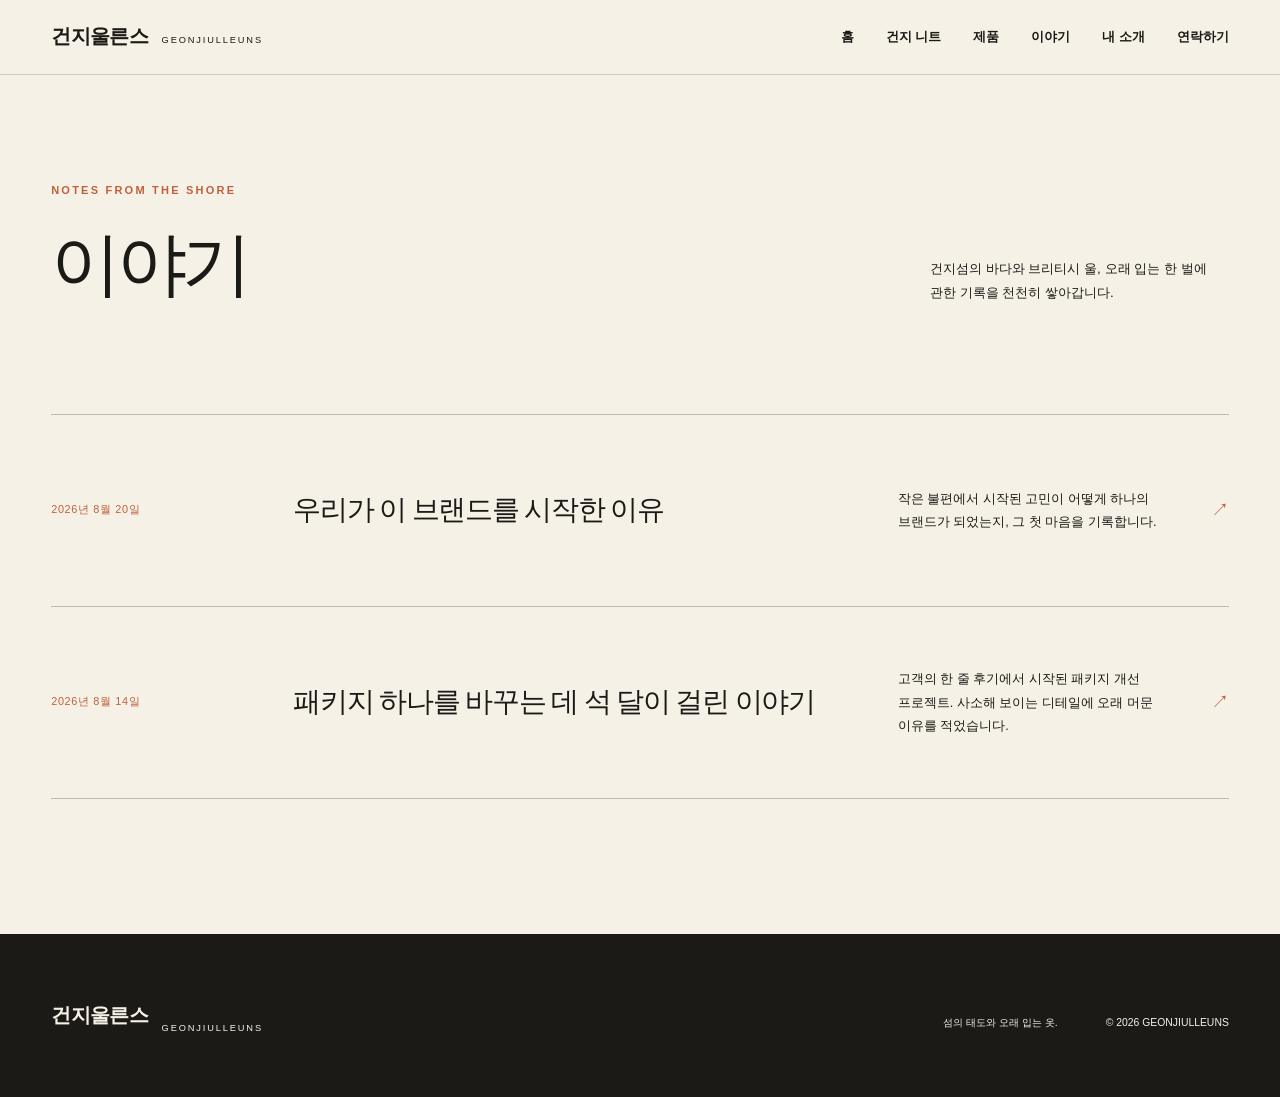
==== story/index.html @ d1f411c9 "Integrate story blog with brand site" ====
<!doctype html>
<html lang="ko">
  <head>
    <meta charset="utf-8">
    <meta name="viewport" content="width=device-width, initial-scale=1">
    <meta name="description" content="건지울른스가 전하는 건지섬의 피셔맨 니트, 브리티시 울과 오래 입는 옷에 관한 이야기입니다.">
    <meta name="theme-color" content="#1C1A17">
    <title>이야기 | 건지울른스</title>
    <link rel="stylesheet" href="../styles.css">
    <script src="../script.js" defer></script>
  </head>
  <body>
    <a class="skip-link" href="#main">본문으로 바로가기</a>

    <header class="site-header is-scrolled" data-header data-solid-header>
      <a class="wordmark" href="../index.html#home" aria-label="건지울른스 홈">
        <span>건지울른스</span>
        <small>GEONJIULLEUNS</small>
      </a>

      <button class="menu-button" type="button" aria-expanded="false" aria-controls="site-nav" data-menu-button onclick="toggleMenu()">
        <span class="menu-button__label">메뉴</span>
        <span class="menu-button__lines" aria-hidden="true"><i></i><i></i></span>
      </button>

      <nav class="site-nav" id="site-nav" aria-label="주요 메뉴" data-nav>
        <a href="../index.html#home">홈</a>
        <a href="../index.html#guernsey">건지 니트</a>
        <a href="../products.html">제품</a>
        <a href="index.html" aria-current="page">이야기</a>
        <a href="../about.html">내 소개</a>
        <a href="../index.html#contact">연락하기</a>
      </nav>
    </header>

    <main class="story-page" id="main">
      <div class="story-page__inner">
        <header class="story-page__head">
          <div>
            <p class="eyebrow reveal">Notes from the shore</p>
            <h1 class="display-title reveal">이야기</h1>
          </div>
          <p class="story-page__intro reveal">건지섬의 바다와 브리티시 울, 오래 입는 한 벌에 관한 기록을 천천히 쌓아갑니다.</p>
        </header>

        <div class="journal-list journal-list--page reveal" data-story-list data-story-source="posts.json" aria-live="polite">
          <p class="story-status" role="status">이야기를 불러오는 중입니다.</p>
        </div>
      </div>
    </main>

    <footer class="site-footer">
      <a class="wordmark wordmark--footer" href="../index.html#home"><span>건지울른스</span><small>GEONJIULLEUNS</small></a>
      <p>섬의 태도와 오래 입는 옷.</p>
      <p>© <span data-year></span> GEONJIULLEUNS</p>
    </footer>
  </body>
</html>
---- styles.css ----
:root {
  --cream: #F6F1E7;
  --ink: #1C1A17;
  --terra: #C0603C;
  --display: "Noto Serif KR", "Nanum Myeongjo", "Batang", serif;
  --body: "Pretendard", "Apple SD Gothic Neo", "Noto Sans KR", "Malgun Gothic", Arial, sans-serif;
  --max: 1380px;
  --gutter: clamp(1.25rem, 4vw, 4.75rem);
  --section-space: max(7rem, 15vh);
  --ease: cubic-bezier(0.2, 0.75, 0.25, 1);
}

*, *::before, *::after { box-sizing: border-box; }

html {
  scroll-behavior: smooth;
  scroll-padding-top: 5rem;
  scrollbar-color: var(--terra) var(--cream);
  scrollbar-width: thin;
}

html::-webkit-scrollbar { width: 10px; }
html::-webkit-scrollbar-track { background: var(--cream); }
html::-webkit-scrollbar-thumb { background: var(--terra); border: 3px solid var(--cream); }
html::-webkit-scrollbar-thumb:hover { background: var(--ink); }

body {
  margin: 0;
  color: var(--ink);
  background: var(--cream);
  font-family: var(--body);
  font-size: 16px;
  line-height: 1.82;
  word-break: keep-all;
  overflow-wrap: break-word;
}

body.menu-open { overflow: hidden; }
img { display: block; max-width: 100%; }
a { color: inherit; text-decoration: none; }
button, input { font: inherit; }
button { color: inherit; }
p { max-width: 40ch; }

::selection { color: var(--cream); background: var(--terra); }

:focus-visible { outline: 2px solid var(--terra); outline-offset: 5px; }

.skip-link {
  position: fixed;
  z-index: 1000;
  top: 0.75rem;
  left: 0.75rem;
  padding: 0.65rem 1rem;
  color: var(--cream);
  background: var(--ink);
  transform: translateY(-160%);
}
.skip-link:focus { transform: translateY(0); }

.site-header {
  position: fixed;
  z-index: 100;
  inset: 0 0 auto;
  display: flex;
  align-items: center;
  justify-content: space-between;
  min-height: 5.7rem;
  padding: 0 var(--gutter);
  color: var(--cream);
  border-bottom: 1px solid color-mix(in srgb, var(--cream) 28%, transparent);
}

.site-header.is-scrolled,
.site-header.is-open {
  min-height: 4.7rem;
  color: var(--ink);
  background: color-mix(in srgb, var(--cream) 96%, transparent);
  border-color: color-mix(in srgb, var(--ink) 18%, transparent);
  backdrop-filter: blur(12px);
}

.wordmark { display: inline-flex; align-items: baseline; gap: 0.85rem; font-weight: 700; letter-spacing: -0.04em; }
.wordmark span { font-size: 1.22rem; }
.wordmark small { font: 0.58rem/1 var(--body); letter-spacing: 0.2em; }

.site-nav { display: flex; gap: clamp(1.15rem, 2.5vw, 2.75rem); font-size: 0.8rem; font-weight: 600; }
.site-nav a { position: relative; padding: 0.85rem 0; }
.site-nav a::after {
  content: "";
  position: absolute;
  inset: auto 0 0;
  height: 2px;
  background: var(--terra);
  transform: scaleX(0);
  transform-origin: left;
}
.site-nav a:hover::after,
.site-nav a[aria-current="true"]::after { transform: scaleX(1); }

.menu-button { display: none; align-items: center; gap: 0.75rem; border: 0; padding: 0.75rem 0; background: transparent; cursor: pointer; }
.menu-button__label { font-size: 0.72rem; font-weight: 700; }
.menu-button__lines { display: grid; gap: 6px; width: 25px; }
.menu-button__lines i { display: block; width: 100%; height: 1px; background: currentColor; }

.hero {
  position: relative;
  display: grid;
  align-items: end;
  min-height: 100svh;
  isolation: isolate;
  overflow: hidden;
  color: var(--cream);
  background: var(--ink);
}

.hero__image,
.hero__veil { position: absolute; z-index: -2; inset: 0; width: 100%; height: 100%; }

.hero__image {
  object-fit: cover;
  object-position: center;
  animation: hero-zoom 16s var(--ease) both;
}

.hero__veil {
  z-index: -1;
  background:
    linear-gradient(90deg, color-mix(in srgb, var(--ink) 84%, transparent) 0%, color-mix(in srgb, var(--ink) 55%, transparent) 43%, transparent 76%),
    linear-gradient(0deg, color-mix(in srgb, var(--ink) 62%, transparent), transparent 55%);
}

.hero__content { width: min(78rem, 92vw); padding: 6.5rem var(--gutter) clamp(2rem, 6vh, 4.5rem); }

.eyebrow {
  margin: 0 0 1.5rem;
  color: var(--terra);
  font-size: 0.69rem;
  font-weight: 700;
  letter-spacing: 0.2em;
  text-transform: uppercase;
}
.hero .eyebrow { color: var(--cream); }

.hero h1 {
  max-width: 10ch;
  margin: 0;
  font-family: var(--display);
  font-size: clamp(3.4rem, min(8.5vw, 10.5vh), 8.5rem);
  font-weight: 400;
  line-height: 1.04;
  letter-spacing: -0.075em;
}

.hero__lede { max-width: 32ch; margin: 2.25rem 0 2rem; font-size: clamp(0.96rem, 1.25vw, 1.12rem); line-height: 1.9; }

.text-link {
  display: inline-flex;
  align-items: center;
  gap: 2.4rem;
  padding: 0.65rem 0;
  border-bottom: 1px solid color-mix(in srgb, var(--ink) 30%, transparent);
  font-size: 0.82rem;
  font-weight: 700;
}
.text-link--light { border-color: color-mix(in srgb, var(--cream) 42%, transparent); }
.text-link:hover { color: var(--terra); }

.hero__coordinate { position: absolute; right: var(--gutter); bottom: 7.7rem; display: flex; gap: 1.2rem; font: 0.63rem/1 var(--body); letter-spacing: 0.14em; }
.hero__scroll { position: absolute; right: var(--gutter); bottom: 2.4rem; display: flex; align-items: center; gap: 0.9rem; font-size: 0.67rem; font-weight: 700; letter-spacing: 0.1em; }
.hero__scroll i { position: relative; display: block; width: 3.8rem; height: 1px; background: color-mix(in srgb, var(--cream) 45%, transparent); }
.hero__scroll i::after { content: ""; position: absolute; right: 0; top: -2px; width: 5px; height: 5px; border-right: 1px solid currentColor; border-bottom: 1px solid currentColor; transform: rotate(45deg); }

.section { position: relative; padding: var(--section-space) var(--gutter); }

.section-marker {
  display: grid;
  grid-template-columns: max-content 1fr;
  align-items: center;
  gap: 1.5rem;
  margin-bottom: max(5rem, 11vh);
  color: var(--terra);
  font-size: 0.64rem;
  font-weight: 700;
  letter-spacing: 0.18em;
}
.section-marker i { height: 1px; background: color-mix(in srgb, var(--ink) 20%, transparent); }

.display-title { margin: 0; font-family: var(--display); font-size: clamp(2.85rem, 5.5vw, 6.1rem); font-weight: 400; line-height: 1.16; letter-spacing: -0.065em; }

.intro { max-width: var(--max); margin: 0 auto; }
.intro__copy { display: grid; grid-template-columns: minmax(12rem, 0.62fr) 2.38fr; column-gap: 4vw; }
.intro__copy .eyebrow { padding-top: 0.9rem; }
.intro__body { grid-column: 2; display: grid; grid-template-columns: repeat(2, minmax(0, 1fr)); gap: clamp(2rem, 5vw, 5.5rem); max-width: 57rem; margin-top: 3.5rem; font-size: 0.92rem; }
.intro__body p { margin: 0; }

.island-figure {
  position: relative;
  display: grid;
  grid-template-columns: minmax(0, 1fr) auto;
  align-items: end;
  gap: 1.25rem;
  width: min(76rem, 88%);
  margin: max(7rem, 17vh) 0 0 auto;
}
.island-figure::before { content: ""; position: absolute; z-index: 1; top: 2rem; left: -2.5rem; width: 5rem; height: 0.35rem; background: var(--terra); }
.island-figure img { width: 100%; height: min(76vw, 64rem); object-fit: cover; object-position: center 34%; }
.island-figure figcaption { display: grid; gap: 0.75rem; padding-bottom: 0.4rem; font-size: 0.62rem; letter-spacing: 0.1em; writing-mode: vertical-rl; }

.craft-notes { display: grid; grid-template-columns: repeat(3, 1fr); margin-top: max(7rem, 15vh); border-top: 1px solid color-mix(in srgb, var(--ink) 22%, transparent); }
.craft-note { min-height: 17rem; padding: 1.7rem 2.2rem 2.2rem 0; border-right: 1px solid color-mix(in srgb, var(--ink) 22%, transparent); }
.craft-note + .craft-note { padding-left: 2.2rem; }
.craft-note:last-child { border-right: 0; }
.craft-note__number { color: var(--terra); font-size: 0.62rem; font-weight: 700; letter-spacing: 0.16em; }
.craft-note h3 { margin: 5.25rem 0 0.65rem; font-family: var(--display); font-size: 1.45rem; font-weight: 400; letter-spacing: -0.04em; }
.craft-note p { margin: 0; font-size: 0.82rem; }

.products { background: var(--cream); border-top: 1px solid color-mix(in srgb, var(--ink) 14%, transparent); }
.products__heading { display: grid; grid-template-columns: 1.5fr 0.5fr; align-items: end; gap: 4rem; max-width: var(--max); margin: 0 auto max(5rem, 11vh); }
.products__intro { margin: 0; font-size: 0.84rem; }

.collection-image { max-width: var(--max); aspect-ratio: 1.82 / 1; margin: 0 auto; background: url("assets/collection.png") center / cover no-repeat; }

.product-grid { display: grid; grid-template-columns: repeat(3, 1fr); max-width: var(--max); margin: max(4rem, 9vh) auto 0; border-top: 1px solid color-mix(in srgb, var(--ink) 24%, transparent); }
.product-card { padding: 1.6rem; border-right: 1px solid color-mix(in srgb, var(--ink) 24%, transparent); }
.product-card:last-child { border-right: 0; }
.product-card__image { aspect-ratio: 1.45 / 1; margin-bottom: 1.4rem; overflow: hidden; background: var(--ink); }
.product-card__image img { width: 100%; height: 100%; object-fit: cover; }
.product-card__swatch {
  display: flex;
  align-items: center;
  justify-content: center;
  aspect-ratio: 1.45 / 1;
  margin-bottom: 1.4rem;
  color: var(--cream);
  background-color: var(--swatch);
  background-image: repeating-linear-gradient(90deg, transparent 0 4px, color-mix(in srgb, var(--cream) 5%, transparent) 4px 5px);
}
.product-card__swatch span { font-family: var(--display); font-size: 2rem; }
.swatch--navy { --swatch: var(--ink); }
.swatch--oat { --swatch: var(--terra); }
.swatch--moss { --swatch: color-mix(in srgb, var(--ink) 72%, var(--terra)); }
.product-card__info { display: flex; align-items: start; justify-content: space-between; gap: 1rem; }
.product-card__info h2,
.product-card__info h3 { margin: 0; font-family: var(--display); font-size: 1.1rem; font-weight: 400; }
.product-card__info p,
.product-card__info > span { margin: 0.15rem 0 0; font-size: 0.7rem; }
.product-card__buy { flex: none; padding: 0.2rem 0; border-bottom: 1px solid currentColor; font-size: 0.7rem; font-weight: 700; cursor: pointer; }
.product-card__buy:hover { color: var(--terra); }
.product-card__buy.is-disabled { border-bottom-color: color-mix(in srgb, var(--ink) 22%, transparent); opacity: 0.55; cursor: default; }
.product-status { grid-column: 1 / -1; min-height: 16rem; margin: 0; padding: 3rem 0; font-size: 0.82rem; }
.product-status.is-error { color: var(--terra); }
.product-page { min-height: 78svh; padding-top: max(11rem, 20vh); }
.product-page__heading { margin-bottom: max(4rem, 8vh); }
.product-grid--catalog { margin-top: 0; }

.journal { max-width: var(--max); margin: 0 auto; }
.journal__heading { display: flex; align-items: end; justify-content: space-between; margin-bottom: max(4rem, 10vh); }
.journal__heading .eyebrow { margin-bottom: 0.75rem; }
.journal-list { border-top: 1px solid color-mix(in srgb, var(--ink) 25%, transparent); }
.journal-entry { position: relative; display: grid; grid-template-columns: minmax(10rem, 0.55fr) 1.5fr 0.7fr 2rem; align-items: center; gap: 2rem; min-height: 11rem; border-bottom: 1px solid color-mix(in srgb, var(--ink) 25%, transparent); }
.journal-entry__date { color: var(--terra); font-size: 0.68rem; letter-spacing: 0.06em; }
.journal-entry h3 { margin: 0; font-family: var(--display); font-size: clamp(1.45rem, 2.2vw, 2.35rem); font-weight: 400; line-height: 1.35; letter-spacing: -0.045em; }
.journal-entry h3 a::after { content: ""; position: absolute; inset: 0; }
.journal-entry p { margin: 0; font-size: 0.8rem; }
.journal-entry__arrow { justify-self: end; color: var(--terra); font-size: 1.1rem; }
.journal-entry:hover h3 { color: var(--terra); }
.story-status { min-height: 11rem; margin: 0; padding: 3rem 0; font-size: 0.82rem; }
.story-status.is-error { color: var(--terra); }

.story-page {
  min-height: 78svh;
  padding: max(11rem, 20vh) var(--gutter) var(--section-space);
}
.story-page__inner { max-width: var(--max); margin: 0 auto; }
.story-page__head { display: grid; grid-template-columns: 1.25fr 0.75fr; align-items: end; gap: 4rem; margin-bottom: max(5rem, 12vh); }
.story-page__head h1 { margin: 0; }
.story-page__intro { justify-self: end; margin: 0; font-size: 0.84rem; }
.journal-list--page .journal-entry { min-height: 12rem; }

.story-post-page {
  min-height: 78svh;
  padding: max(10rem, 18vh) var(--gutter) var(--section-space);
}
.story-post-wrap { width: min(100%, 680px); margin: 0 auto; }
.story-back {
  display: inline-flex;
  gap: 0.65rem;
  align-items: center;
  padding: 0.55rem 0;
  border-bottom: 1px solid color-mix(in srgb, var(--ink) 30%, transparent);
  font-size: 0.72rem;
  font-weight: 700;
}
.story-back:hover { color: var(--terra); }
.story-post { padding-top: max(4rem, 9vh); }
.story-post__head time { color: var(--terra); font-size: 0.7rem; letter-spacing: 0.06em; }
.story-post__head h1 {
  margin: 1rem 0 1.5rem;
  font-family: var(--display);
  font-size: clamp(2.5rem, 5.4vw, 4.8rem);
  font-weight: 400;
  line-height: 1.25;
  letter-spacing: -0.055em;
}
.story-post__meta { display: flex; flex-wrap: wrap; gap: 0.45rem 1rem; margin-top: 0.35rem; font-size: 0.72rem; }
.story-tags { display: flex; flex-wrap: wrap; gap: 0.45rem; margin-top: 1.2rem; }
.story-tag { padding: 0.2rem 0.65rem; border: 1px solid color-mix(in srgb, var(--terra) 40%, transparent); font-size: 0.68rem; }
.story-rule { width: 4rem; margin: max(3rem, 7vh) 0; border: 0; border-top: 2px solid var(--terra); }
.story-post__body { font-size: clamp(1rem, 1.15vw, 1.06rem); line-height: 2; }
.story-post__body p { margin: 0 0 1.7em; }
.story-post__body h2,
.story-faq h2 {
  margin: 2.8em 0 1em;
  font-family: var(--display);
  font-size: clamp(1.55rem, 2.5vw, 2.15rem);
  font-weight: 400;
  line-height: 1.45;
  letter-spacing: -0.035em;
}
.story-post__body ul { margin: 0 0 1.7em; padding-left: 1.25rem; }
.story-post__body li { margin-bottom: 0.5rem; }
.story-post__body li::marker { color: var(--terra); }
.story-faq { margin-top: max(4rem, 9vh); }
.story-faq h2 { margin-top: 0; }
.story-faq details { border-top: 1px solid color-mix(in srgb, var(--ink) 20%, transparent); }
.story-faq details:last-of-type { border-bottom: 1px solid color-mix(in srgb, var(--ink) 20%, transparent); }
.story-faq summary { padding: 1.25rem 2rem 1.25rem 0; cursor: pointer; font-weight: 700; }
.story-faq summary::marker { color: var(--terra); }
.story-faq details p { margin: 0 0 1.4rem; font-size: 0.92rem; }
.story-sources { margin-top: max(3.5rem, 8vh); font-size: 0.76rem; }
.story-sources h2 { margin: 0 0 0.85rem; color: var(--terra); font: 700 0.68rem/1.4 var(--body); letter-spacing: 0.12em; text-transform: uppercase; }
.story-sources ol { margin: 0; padding-left: 1.25rem; }
.story-sources a { border-bottom: 1px solid color-mix(in srgb, var(--ink) 30%, transparent); }
.story-sources a:hover { color: var(--terra); }
.story-pagination { display: grid; grid-template-columns: 1fr 1fr; gap: 2rem; margin-top: max(5rem, 11vh); border-top: 1px solid color-mix(in srgb, var(--ink) 22%, transparent); }
.story-pagination a { display: block; padding: 1.6rem 0; }
.story-pagination a:hover .story-pagination__title { color: var(--terra); }
.story-pagination__direction { margin-bottom: 0.45rem; color: var(--terra); font-size: 0.65rem; letter-spacing: 0.1em; }
.story-pagination__title { font-family: var(--display); font-size: 1rem; line-height: 1.55; }
.story-pagination__next { text-align: right; }
.story-not-found { padding: max(5rem, 12vh) 0; }
.story-not-found h1 { margin: 0 0 1rem; font-family: var(--display); font-size: clamp(2.4rem, 5vw, 4rem); font-weight: 400; }
.story-not-found p { margin: 0 0 2rem; }

.contact { display: grid; grid-template-columns: 1.2fr 0.8fr; gap: clamp(4rem, 9vw, 10rem); color: var(--cream); background: var(--terra); }
.contact .eyebrow { color: var(--cream); }
.contact__pitch h2 { max-width: 10ch; margin: 0 0 2rem; font-family: var(--display); font-size: clamp(3.25rem, 6vw, 6.5rem); font-weight: 400; line-height: 1.1; letter-spacing: -0.065em; }
.contact__pitch > p:last-child { margin-bottom: 0; }
.contact-form { align-self: center; }
.contact-form label { display: block; margin-bottom: 0.9rem; font-size: 0.72rem; font-weight: 700; letter-spacing: 0.08em; }
.contact-form__row { display: grid; grid-template-columns: 1fr auto; border-bottom: 1px solid color-mix(in srgb, var(--cream) 72%, transparent); }
.contact-form input { min-width: 0; border: 0; padding: 1rem 0; color: var(--cream); background: transparent; outline: 0; }
.contact-form input::placeholder { color: color-mix(in srgb, var(--cream) 60%, transparent); }
.contact-form__row:focus-within { border-color: var(--cream); box-shadow: 0 1px 0 var(--cream); }
.contact-form button { border: 0; padding: 1rem 0 1rem 2rem; color: var(--cream); background: transparent; font-size: 0.8rem; font-weight: 700; cursor: pointer; }
.contact-form button:hover { color: var(--ink); }
.contact-form button span { display: inline-block; margin-left: 1rem; }
.form-message { min-height: 1.8rem; margin: 0.8rem 0 0; color: var(--cream); font-size: 0.68rem; }
.form-message.is-error,
.form-message.is-success { color: var(--ink); }

.contact__details { grid-column: 1 / -1; display: grid; grid-template-columns: repeat(2, 1fr); margin-top: max(4rem, 10vh); border-top: 1px solid color-mix(in srgb, var(--cream) 42%, transparent); }
.contact__details div { display: flex; justify-content: space-between; gap: 1rem; padding: 1.2rem 0; border-bottom: 1px solid color-mix(in srgb, var(--cream) 42%, transparent); }
.contact__details div + div { margin-left: 3rem; }
.contact__details span { font-size: 0.7rem; }
.contact__details a { font-size: 0.8rem; }
.contact__details a:hover { color: var(--ink); }

.site-footer { display: grid; grid-template-columns: 1fr auto auto; align-items: end; gap: 3rem; padding: 4rem var(--gutter); color: var(--cream); background: var(--ink); }
.site-footer p { margin: 0; font-size: 0.65rem; }
.wordmark--footer { align-items: flex-end; }

.visually-hidden {
  position: absolute;
  width: 1px;
  height: 1px;
  padding: 0;
  margin: -1px;
  overflow: hidden;
  clip: rect(0, 0, 0, 0);
  white-space: nowrap;
  border: 0;
}

.about-hero {
  display: grid;
  grid-template-columns: 1.18fr 0.82fr;
  min-height: 100svh;
  color: var(--cream);
  background: var(--ink);
}

.about-hero__copy {
  display: flex;
  flex-direction: column;
  justify-content: flex-end;
  padding: 9rem var(--gutter) clamp(3.5rem, 8vh, 7rem);
}

.about-hero h1 {
  max-width: 11ch;
  margin: 0;
  font-family: var(--display);
  font-size: clamp(3.5rem, 6.5vw, 7.5rem);
  font-weight: 400;
  line-height: 1.1;
  letter-spacing: -0.075em;
}

.about-hero__lede { margin: 2rem 0 0; font-size: 0.8rem; letter-spacing: 0.04em; }
.about-hero__portrait { position: relative; min-height: 100svh; margin: 0; overflow: hidden; }
.about-hero__portrait::after { content: ""; position: absolute; inset: 0; background: linear-gradient(90deg, color-mix(in srgb, var(--ink) 35%, transparent), transparent 40%); pointer-events: none; }
.about-hero__portrait img { width: 100%; height: 100%; object-fit: cover; object-position: center 32%; animation: hero-zoom 16s var(--ease) both; }
.about-hero__portrait figcaption { position: absolute; z-index: 1; right: 1.5rem; bottom: 1.4rem; padding: 0.45rem 0.7rem; color: var(--cream); background: var(--ink); font-size: 0.62rem; letter-spacing: 0.08em; }

.about-story { max-width: var(--max); margin: 0 auto; }
.about-story__grid { display: grid; grid-template-columns: minmax(18rem, 0.9fr) 1.1fr; gap: clamp(4rem, 10vw, 11rem); }
.about-story__heading { position: sticky; top: 8rem; align-self: start; }
.about-story__body { display: grid; gap: 2rem; }
.about-story__body p { margin: 0; font-size: clamp(0.98rem, 1.25vw, 1.12rem); }

.about-belief { color: var(--cream); background: var(--ink); }
.about-belief__inner { display: grid; grid-template-columns: 1.4fr 0.6fr; gap: clamp(3rem, 9vw, 10rem); max-width: var(--max); margin: 0 auto; }
.about-belief__inner > .eyebrow { grid-column: 1 / -1; color: var(--cream); }
.about-quote { margin: 0; }
.about-quote p { max-width: 16ch; margin: 0; font-family: var(--display); font-size: clamp(2.9rem, 5.5vw, 6.5rem); font-weight: 400; line-height: 1.2; letter-spacing: -0.065em; }
.about-quote footer { margin-top: 2.25rem; color: var(--terra); font-size: 0.72rem; letter-spacing: 0.08em; }
.about-belief__body { align-self: end; padding-bottom: 0.75rem; }
.about-belief__body p { margin: 0; font-size: 0.92rem; }

.island-pride { max-width: var(--max); margin: 0 auto; }
.island-pride__heading { display: grid; grid-template-columns: 0.5fr 1.5fr; align-items: start; gap: 4rem; }
.island-pride__heading .eyebrow { padding-top: 0.9rem; }
.island-pride__content { display: grid; grid-template-columns: repeat(2, minmax(0, 1fr)); gap: clamp(2rem, 7vw, 8rem); max-width: 58rem; margin: max(4rem, 10vh) 0 0 auto; }
.island-pride__content p { margin: 0; }
.about-sources { display: grid; grid-template-columns: 0.7fr 1.15fr 1.15fr; margin-top: max(5rem, 12vh); border-top: 1px solid color-mix(in srgb, var(--ink) 24%, transparent); }
.about-sources > * { padding: 1.2rem 1.2rem 1.2rem 0; border-bottom: 1px solid color-mix(in srgb, var(--ink) 24%, transparent); font-size: 0.7rem; }
.about-sources a { position: relative; padding-left: 1.2rem; border-left: 1px solid color-mix(in srgb, var(--ink) 24%, transparent); }
.about-sources a:hover { color: var(--terra); }

.about-timeline { display: grid; grid-template-columns: 0.72fr 1.28fr; gap: clamp(4rem, 10vw, 11rem); max-width: var(--max); margin: 0 auto; border-top: 1px solid color-mix(in srgb, var(--ink) 14%, transparent); }
.about-timeline__heading { align-self: start; }
.timeline-list { margin: 0; padding: 0; list-style: none; border-top: 1px solid color-mix(in srgb, var(--ink) 25%, transparent); }
.timeline-list li { display: grid; grid-template-columns: 6rem 1fr; gap: 2rem; min-height: 12rem; padding: 2rem 0; border-bottom: 1px solid color-mix(in srgb, var(--ink) 25%, transparent); }
.timeline-list time,
.timeline-list li > span { color: var(--terra); font-size: 0.72rem; font-weight: 700; letter-spacing: 0.08em; }
.timeline-list h3 { margin: 0 0 0.8rem; font-family: var(--display); font-size: clamp(1.55rem, 2.3vw, 2.5rem); font-weight: 400; letter-spacing: -0.04em; }
.timeline-list p { margin: 0; font-size: 0.84rem; }

.about-promise { min-height: 88svh; padding: max(7rem, 18vh) var(--gutter); color: var(--cream); background: var(--terra); }
.about-promise .eyebrow { color: var(--cream); }
.about-promise h2 { max-width: 17ch; margin: max(4rem, 11vh) 0 3rem; font-family: var(--display); font-size: clamp(3rem, 6vw, 7rem); font-weight: 400; line-height: 1.16; letter-spacing: -0.07em; }

.reveal { opacity: 0; transform: translateY(1.4rem); transition: opacity 760ms var(--ease), transform 760ms var(--ease); }
.reveal.is-visible { opacity: 1; transform: translateY(0); }

@keyframes hero-zoom {
  from { transform: scale(1); }
  to { transform: scale(1.055); }
}

@media (max-width: 900px) {
  .site-header { min-height: 4.9rem; }
  .menu-button { display: flex; }
  .site-nav {
    position: absolute;
    top: 100%;
    left: 0;
    right: 0;
    display: grid;
    gap: 0;
    padding: 1rem var(--gutter) 2rem;
    color: var(--ink);
    background: var(--cream);
    border-bottom: 1px solid color-mix(in srgb, var(--ink) 20%, transparent);
    visibility: hidden;
  }
  .site-nav.is-open { visibility: visible; }
  .site-nav a { padding: 0.95rem 0; border-bottom: 1px solid color-mix(in srgb, var(--ink) 16%, transparent); font-family: var(--display); font-size: 1.35rem; font-weight: 400; }
  .menu-button[aria-expanded="true"] .menu-button__lines i:first-child { transform: translateY(3.5px) rotate(45deg); }
  .menu-button[aria-expanded="true"] .menu-button__lines i:last-child { transform: translateY(-3.5px) rotate(-45deg); }
  .intro__copy { grid-template-columns: 1fr; }
  .intro__copy .eyebrow,
  .intro__body { grid-column: 1; }
  .intro__body { grid-template-columns: 1fr 1fr; }
  .island-figure { width: 93%; }
  .products__heading { grid-template-columns: 1fr; gap: 1.5rem; }
  .journal-entry { grid-template-columns: 0.5fr 1.5fr 2rem; }
  .journal-entry p { display: none; }
  .story-page__head { grid-template-columns: 1fr; gap: 1.5rem; }
  .story-page__intro { justify-self: start; }
  .contact { grid-template-columns: 1fr; }
  .about-hero { grid-template-columns: 1fr 0.72fr; }
  .about-story__grid { gap: 4rem; }
  .about-belief__inner { grid-template-columns: 1fr; }
  .about-belief__body { max-width: 34rem; margin-left: auto; }
  .island-pride__heading { grid-template-columns: 1fr; gap: 1rem; }
}

@media (max-width: 640px) {
  body { font-size: 15px; }
  .wordmark small { display: none; }
  .hero { min-height: 100svh; }
  .hero__image { object-position: 61% center; }
  .hero__veil {
    background:
      linear-gradient(90deg, color-mix(in srgb, var(--ink) 76%, transparent), color-mix(in srgb, var(--ink) 24%, transparent)),
      linear-gradient(0deg, color-mix(in srgb, var(--ink) 70%, transparent), transparent 75%);
  }
  .hero__content { width: 100%; padding-top: 6.5rem; padding-bottom: 3.5rem; }
  .hero h1 { max-width: 8.5ch; font-size: clamp(3rem, 13.5vw, 4.3rem); line-height: 1.08; }
  .hero__lede { max-width: 30ch; font-size: 0.91rem; }
  .hero__coordinate { display: none; }
  .hero__scroll { left: var(--gutter); right: auto; }
  .section { padding-top: max(6.5rem, 15vh); padding-bottom: max(6.5rem, 15vh); }
  .section-marker { margin-bottom: max(4rem, 10vh); }
  .display-title { font-size: clamp(2.75rem, 12vw, 4rem); line-height: 1.2; }
  .intro__body { grid-template-columns: 1fr; gap: 1.25rem; margin-top: 2.5rem; }
  .island-figure { grid-template-columns: 1fr; width: 100%; margin-top: max(5rem, 15vh); }
  .island-figure::before { top: 1.25rem; left: -0.6rem; width: 3.5rem; }
  .island-figure img { height: 36rem; }
  .island-figure figcaption { display: flex; justify-content: space-between; gap: 1rem; writing-mode: initial; }
  .craft-notes { grid-template-columns: 1fr; margin-top: max(5rem, 15vh); }
  .craft-note,
  .craft-note + .craft-note { min-height: 0; padding: 1.6rem 0 2rem; border-right: 0; border-bottom: 1px solid color-mix(in srgb, var(--ink) 22%, transparent); }
  .craft-note h3 { margin-top: 2.5rem; }
  .collection-image { margin-right: calc(var(--gutter) * -1); margin-left: calc(var(--gutter) * -1); aspect-ratio: 1 / 1; }
  .product-grid { grid-template-columns: 1fr; margin-top: max(3.5rem, 9vh); }
  .product-card { display: grid; grid-template-columns: 7.5rem 1fr; align-items: center; gap: 1.2rem; padding: 1rem 0; border-right: 0; border-bottom: 1px solid color-mix(in srgb, var(--ink) 24%, transparent); }
  .product-card__image { margin: 0; }
  .product-card__info { align-items: center; }
  .product-card__swatch { margin: 0; }
  .product-status { min-height: 10rem; }
  .journal__heading { display: block; }
  .journal-entry { grid-template-columns: 1fr 1.5rem; gap: 1rem; min-height: 10rem; padding: 1.3rem 0; }
  .journal-entry__date { grid-column: 1; }
  .journal-entry h3 { grid-column: 1; }
  .journal-entry__arrow { grid-column: 2; grid-row: 1 / span 2; }
  .story-page,
  .story-post-page { padding-top: max(8.5rem, 16vh); }
  .journal-list--page .journal-entry { min-height: 10rem; }
  .story-post { padding-top: max(3rem, 7vh); }
  .story-post__head h1 { font-size: clamp(2.35rem, 11.5vw, 3.7rem); }
  .story-pagination { grid-template-columns: 1fr; gap: 0; }
  .story-pagination__next { text-align: left; border-top: 1px solid color-mix(in srgb, var(--ink) 18%, transparent); }
  .contact__pitch h2 { font-size: clamp(3rem, 14vw, 4.5rem); }
  .contact-form__row { grid-template-columns: 1fr; }
  .contact-form button { justify-self: end; padding-left: 0; }
  .contact__details { grid-template-columns: 1fr; margin-top: max(3rem, 8vh); }
  .contact__details div + div { margin-left: 0; }
  .site-footer { grid-template-columns: 1fr; gap: 1.2rem; }
  .about-hero { grid-template-columns: 1fr; grid-template-rows: 58svh 42svh; }
  .about-hero__copy { z-index: 1; grid-row: 1; padding-top: 7rem; padding-bottom: 2.5rem; }
  .about-hero h1 { font-size: clamp(2.9rem, 12.2vw, 4rem); }
  .about-hero__lede { margin-top: 1.4rem; }
  .about-hero__portrait { grid-row: 2; min-height: 42svh; }
  .about-hero__portrait::after { background: linear-gradient(180deg, var(--ink), transparent 35%); }
  .about-hero__portrait img { object-position: center 36%; }
  .about-story__grid { grid-template-columns: 1fr; gap: 3rem; }
  .about-story__heading { position: static; }
  .about-quote p { font-size: clamp(2.65rem, 11.5vw, 3.8rem); }
  .about-belief__body { margin-left: 0; }
  .island-pride__content { grid-template-columns: 1fr; gap: 1.5rem; margin-top: max(3rem, 8vh); }
  .about-sources { grid-template-columns: 1fr; }
  .about-sources a { padding-left: 0; border-left: 0; }
  .about-timeline { grid-template-columns: 1fr; gap: 3rem; }
  .timeline-list li { grid-template-columns: 4.5rem 1fr; gap: 1rem; }
  .about-promise { min-height: 82svh; }
  .about-promise h2 { margin-top: max(3rem, 8vh); font-size: clamp(2.75rem, 12vw, 4rem); }
}

@media (prefers-reduced-motion: reduce) {
  html { scroll-behavior: auto; }
  .hero__image { animation: none; transform: none; }
  .about-hero__portrait img { animation: none; transform: none; }
  .reveal { opacity: 1; transform: none; transition: none; }
}

@media (forced-colors: active) {
  html { scrollbar-color: auto; }
  :focus-visible { outline-color: Highlight; }
}
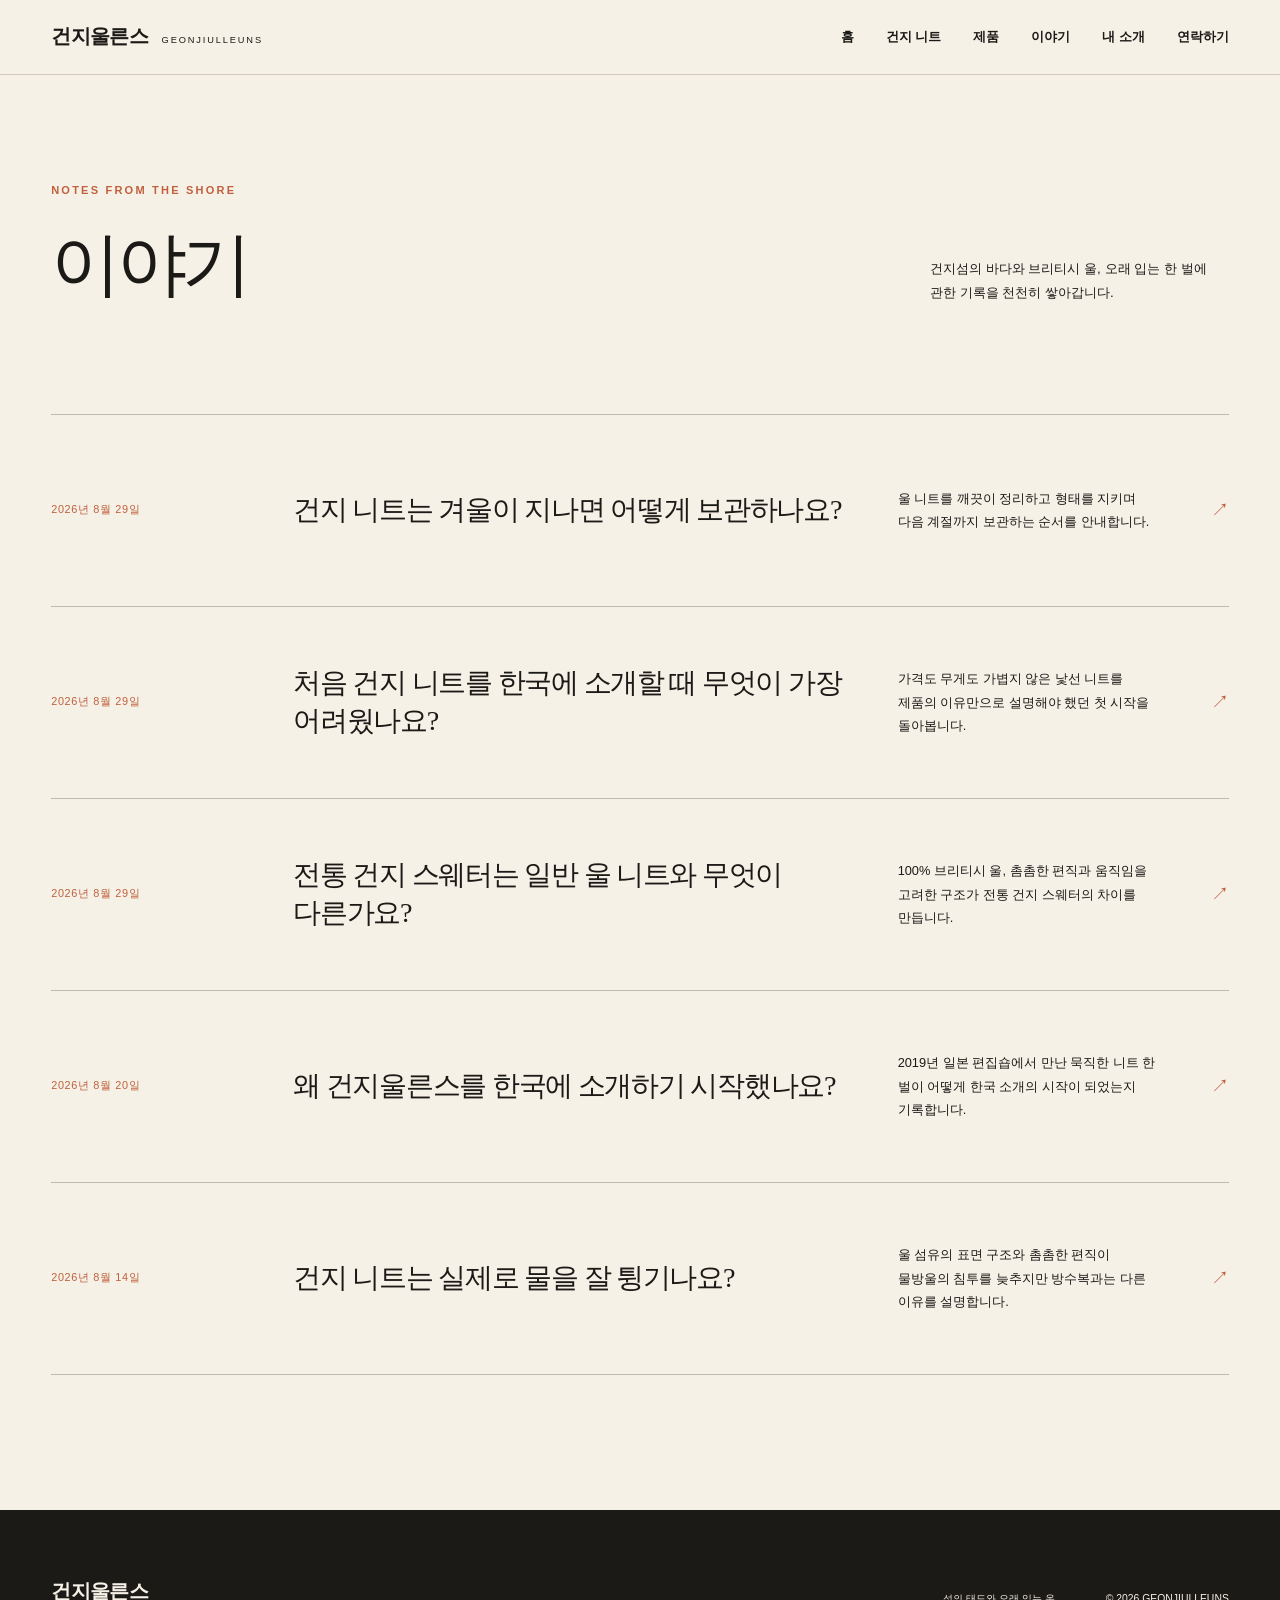
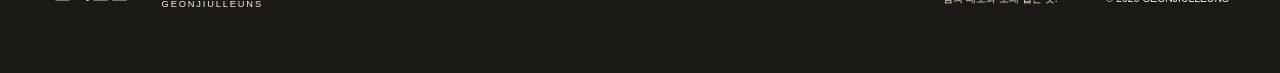
==== commit 4039e508: "Align blog posts with SEO publishing standard" ====
--- a/story/index.html
+++ b/story/index.html
@@ -6,6 +6,11 @@
     <meta name="description" content="건지울른스가 전하는 건지섬의 피셔맨 니트, 브리티시 울과 오래 입는 옷에 관한 이야기입니다.">
     <meta name="theme-color" content="#1C1A17">
     <title>이야기 | 건지울른스</title>
+    <link rel="canonical" href="https://guernsey-woollens.vercel.app/story/">
+    <meta property="og:type" content="website">
+    <meta property="og:title" content="이야기 | 건지울른스">
+    <meta property="og:description" content="건지울른스가 전하는 건지섬의 피셔맨 니트, 브리티시 울과 오래 입는 옷에 관한 이야기입니다.">
+    <meta property="og:url" content="https://guernsey-woollens.vercel.app/story/">
     <link rel="stylesheet" href="../styles.css">
     <script src="../script.js" defer></script>
   </head>
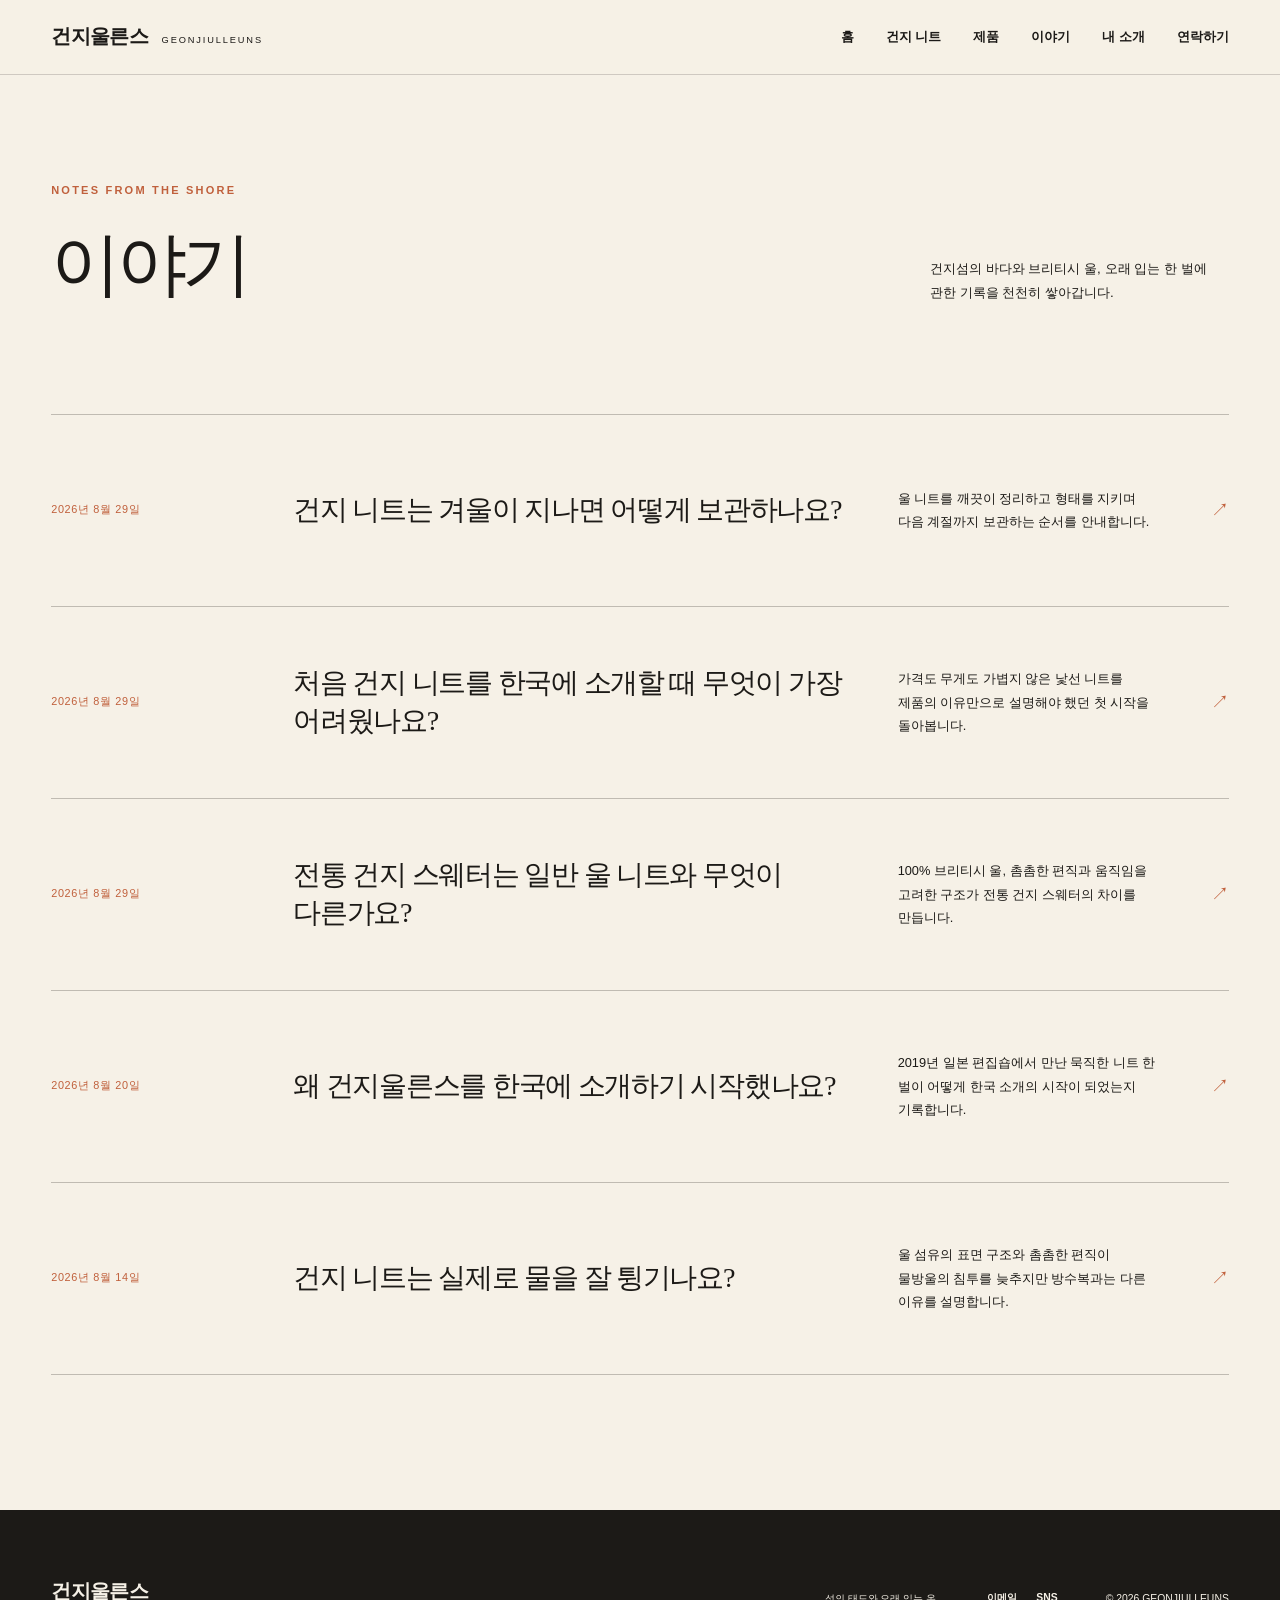
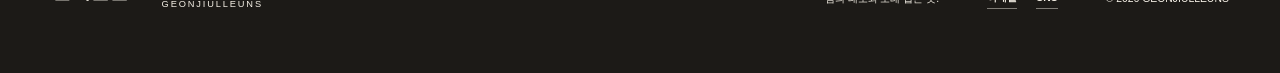
==== commit 6341d92b: "Add contact page and footer links" ====
--- a/story/index.html
+++ b/story/index.html
@@ -34,7 +34,7 @@
         <a href="../products.html">제품</a>
         <a href="index.html" aria-current="page">이야기</a>
         <a href="../about.html">내 소개</a>
-        <a href="../index.html#contact">연락하기</a>
+        <a href="../contact.html">연락하기</a>
       </nav>
     </header>
 
@@ -57,6 +57,10 @@
     <footer class="site-footer">
       <a class="wordmark wordmark--footer" href="../index.html#home"><span>건지울른스</span><small>GEONJIULLEUNS</small></a>
       <p>섬의 태도와 오래 입는 옷.</p>
+      <nav class="footer-links" aria-label="푸터 연락 링크">
+        <a href="mailto:hello@geonjiulleuns.kr" target="_blank" rel="noopener noreferrer">이메일</a>
+        <a href="https://www.instagram.com/" target="_blank" rel="noopener noreferrer">SNS</a>
+      </nav>
       <p>© <span data-year></span> GEONJIULLEUNS</p>
     </footer>
   </body>
--- a/styles.css
+++ b/styles.css
@@ -367,9 +367,50 @@
 .contact__details a { font-size: 0.8rem; }
 .contact__details a:hover { color: var(--ink); }
 
-.site-footer { display: grid; grid-template-columns: 1fr auto auto; align-items: end; gap: 3rem; padding: 4rem var(--gutter); color: var(--cream); background: var(--ink); }
+.site-footer { display: grid; grid-template-columns: 1fr auto auto auto; align-items: end; gap: 3rem; padding: 4rem var(--gutter); color: var(--cream); background: var(--ink); }
 .site-footer p { margin: 0; font-size: 0.65rem; }
 .wordmark--footer { align-items: flex-end; }
+.footer-links { display: flex; gap: 1.2rem; font-size: 0.65rem; font-weight: 700; }
+.footer-links a { border-bottom: 1px solid color-mix(in srgb, var(--cream) 45%, transparent); }
+.footer-links a:hover { color: var(--terra); }
+
+.contact-page {
+  min-height: 78svh;
+  padding-top: max(11rem, 20vh);
+}
+
+.contact-page__head {
+  display: grid;
+  grid-template-columns: 1.25fr 0.75fr;
+  align-items: end;
+  gap: 4rem;
+  max-width: var(--max);
+  margin: 0 auto max(5rem, 12vh);
+}
+
+.contact-page__intro { justify-self: end; margin: 0; font-size: 0.84rem; }
+
+.contact-button-list {
+  display: grid;
+  grid-template-columns: repeat(3, 1fr);
+  max-width: var(--max);
+  margin: 0 auto;
+  border-top: 1px solid color-mix(in srgb, var(--ink) 24%, transparent);
+}
+
+.contact-button {
+  display: flex;
+  min-height: 16rem;
+  flex-direction: column;
+  justify-content: space-between;
+  padding: 1.5rem 1.6rem 1.8rem;
+  border-right: 1px solid color-mix(in srgb, var(--ink) 24%, transparent);
+}
+
+.contact-button:last-child { border-right: 0; }
+.contact-button span { color: var(--terra); font-size: 0.68rem; font-weight: 700; letter-spacing: 0.14em; text-transform: uppercase; }
+.contact-button strong { max-width: 13ch; font-family: var(--display); font-size: clamp(1.65rem, 2.9vw, 3rem); font-weight: 400; line-height: 1.24; letter-spacing: -0.045em; }
+.contact-button:hover { color: var(--terra); }
 
 .visually-hidden {
   position: absolute;
@@ -491,6 +532,10 @@
   .story-page__head { grid-template-columns: 1fr; gap: 1.5rem; }
   .story-page__intro { justify-self: start; }
   .contact { grid-template-columns: 1fr; }
+  .contact-page__head { grid-template-columns: 1fr; gap: 1.5rem; }
+  .contact-page__intro { justify-self: start; }
+  .contact-button-list { grid-template-columns: 1fr; }
+  .contact-button { min-height: 12rem; border-right: 0; border-bottom: 1px solid color-mix(in srgb, var(--ink) 24%, transparent); }
   .about-hero { grid-template-columns: 1fr 0.72fr; }
   .about-story__grid { gap: 4rem; }
   .about-belief__inner { grid-template-columns: 1fr; }
@@ -550,6 +595,9 @@
   .contact__details { grid-template-columns: 1fr; margin-top: max(3rem, 8vh); }
   .contact__details div + div { margin-left: 0; }
   .site-footer { grid-template-columns: 1fr; gap: 1.2rem; }
+  .footer-links { flex-wrap: wrap; }
+  .contact-page { padding-top: max(8.5rem, 16vh); }
+  .contact-button strong { max-width: 15ch; font-size: clamp(1.55rem, 9vw, 2.7rem); }
   .about-hero { grid-template-columns: 1fr; grid-template-rows: 58svh 42svh; }
   .about-hero__copy { z-index: 1; grid-row: 1; padding-top: 7rem; padding-bottom: 2.5rem; }
   .about-hero h1 { font-size: clamp(2.9rem, 12.2vw, 4rem); }
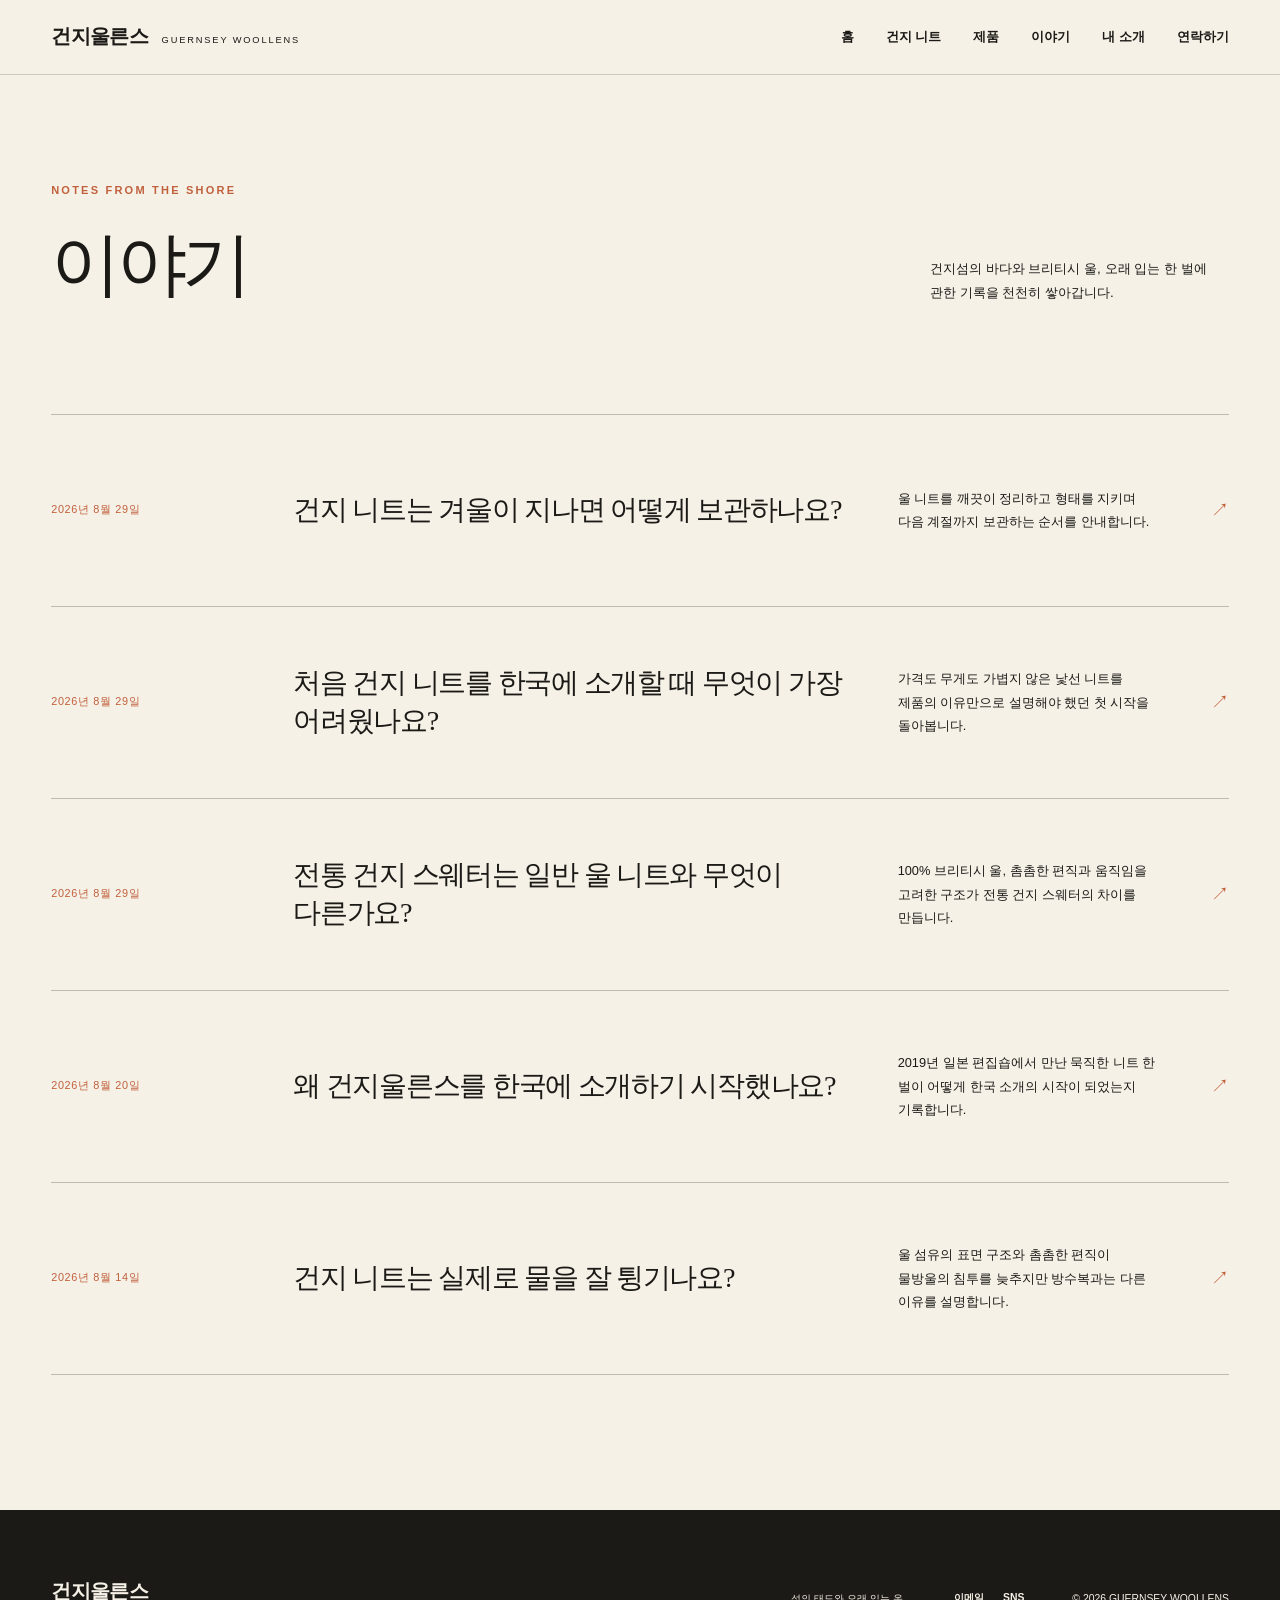
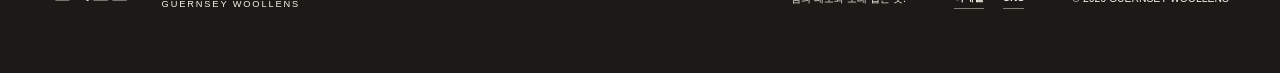
==== commit 590fbfae: "Update English brand wordmark" ====
--- a/story/index.html
+++ b/story/index.html
@@ -20,7 +20,7 @@
     <header class="site-header is-scrolled" data-header data-solid-header>
       <a class="wordmark" href="../index.html#home" aria-label="건지울른스 홈">
         <span>건지울른스</span>
-        <small>GEONJIULLEUNS</small>
+        <small>GUERNSEY WOOLLENS</small>
       </a>
 
       <button class="menu-button" type="button" aria-expanded="false" aria-controls="site-nav" data-menu-button onclick="toggleMenu()">
@@ -55,13 +55,13 @@
     </main>
 
     <footer class="site-footer">
-      <a class="wordmark wordmark--footer" href="../index.html#home"><span>건지울른스</span><small>GEONJIULLEUNS</small></a>
+      <a class="wordmark wordmark--footer" href="../index.html#home"><span>건지울른스</span><small>GUERNSEY WOOLLENS</small></a>
       <p>섬의 태도와 오래 입는 옷.</p>
       <nav class="footer-links" aria-label="푸터 연락 링크">
         <a href="mailto:hello@geonjiulleuns.kr" target="_blank" rel="noopener noreferrer">이메일</a>
         <a href="https://www.instagram.com/" target="_blank" rel="noopener noreferrer">SNS</a>
       </nav>
-      <p>© <span data-year></span> GEONJIULLEUNS</p>
+      <p>© <span data-year></span> GUERNSEY WOOLLENS</p>
     </footer>
   </body>
 </html>
